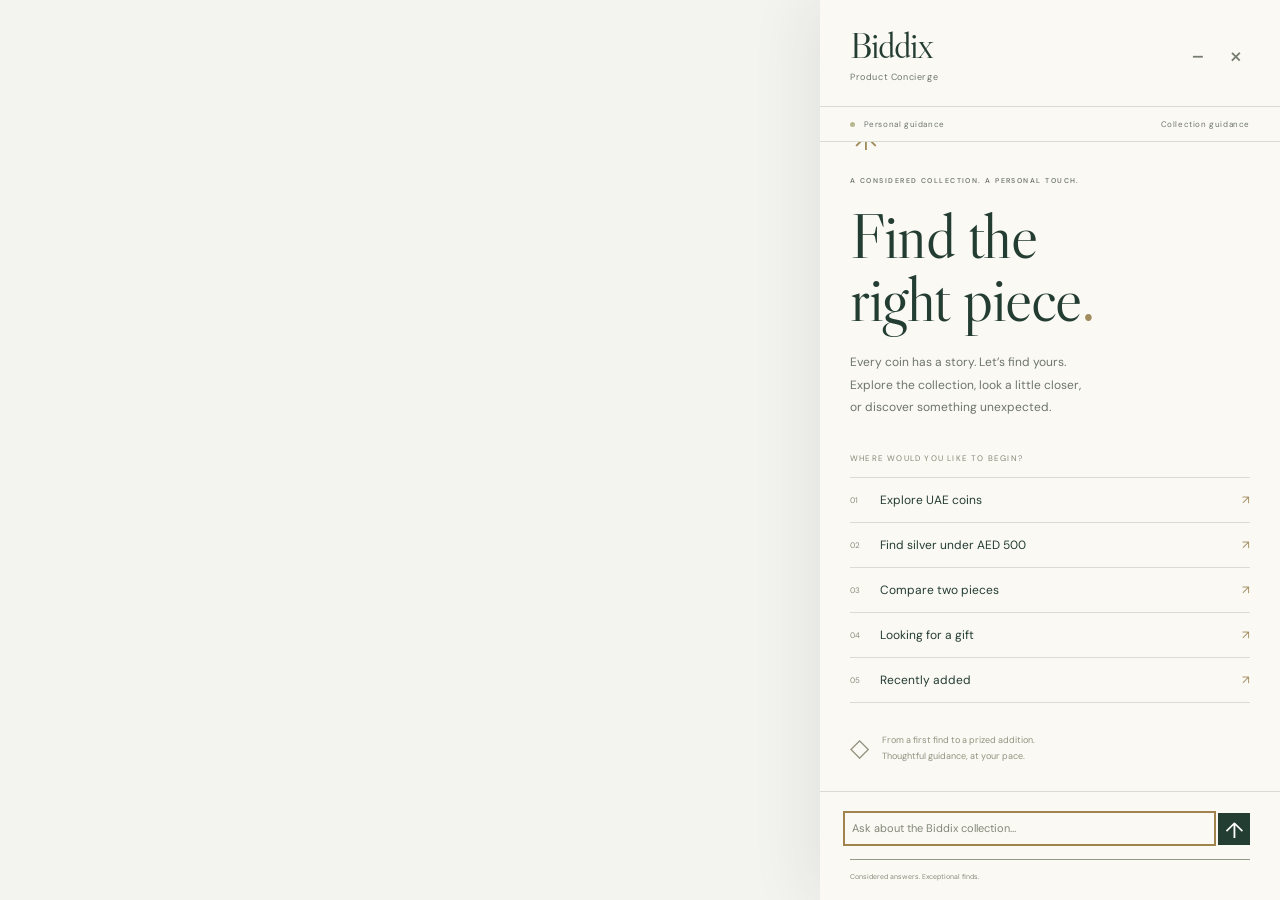
==== frontend/chat.html @ 30db2161 "Update frontend files" ====
<!DOCTYPE html>
<html lang="en">
<head>
  <meta charset="UTF-8">
  <meta name="viewport" content="width=device-width, initial-scale=1.0">
  <title>Biddix Product Concierge</title>
  <link rel="stylesheet" href="style.css">
</head>
<body class="biddix-preview">
  <!-- Only the concierge interface. No storefront content. -->
  <div id="biddix-app"></div>
  <script>
    // Demo works locally without a backend.
    // Later use mode: 'live' and your POST /api/v1/chat endpoint.
    // Set openOnLoad: false to start with only the bottom-right trigger.
    window.BIDDIX_CONFIG = {
      mode: 'live',
      openOnLoad: true,
      endpoint: 'http://127.0.0.1:8000/api/v1/chat',
      currentProduct: null
    };
  </script>
  <script>
(function () {
"use strict";
// catalogue.js
const products=[
{id:'UAE-001',name:'The Falcon',subtitle:'UAE Heritage Collection',year:2024,material:'Silver',weight:'31.1 g',purity:'999',price:465,stock:'Available',edition:'1,000 pieces',kind:'falcon'},
{id:'UAE-002',name:'The Palm',subtitle:'Emirates Gold Collection',year:2024,material:'Gold',weight:'7.78 g',purity:'999.9',price:2450,stock:'Low availability',edition:'500 pieces',kind:'palm'},
{id:'UAE-003',name:'Desert Oryx',subtitle:'UAE Wildlife Collection',year:2023,material:'Silver',weight:'28 g',purity:'999',price:395,stock:'Available',edition:'2,000 pieces',kind:'oryx'},
{id:'UAE-004',name:'A Golden Jubilee',subtitle:'Commemorative Collection',year:2021,material:'Silver',weight:'31.1 g',purity:'999',price:520,stock:'Available',edition:'2,021 pieces',kind:'jubilee'}];
const getProduct=id=>products.find(p=>p.id===id);
const money=value=>`AED ${Number(value).toLocaleString('en-AE')}`;


// components.js
const escapeHTML=s=>String(s??'').replace(/[&<>"']/g,c=>({'&':'&amp;','<':'&lt;','>':'&gt;','"':'&quot;',"'":'&#39;'}[c]));
const arrow='<span aria-hidden="true">↗</span>';
const Coin=(p,cls='')=>`<div class="bx-coin-photo ${p.kind||'falcon'} ${cls}"><img src="[data-uri]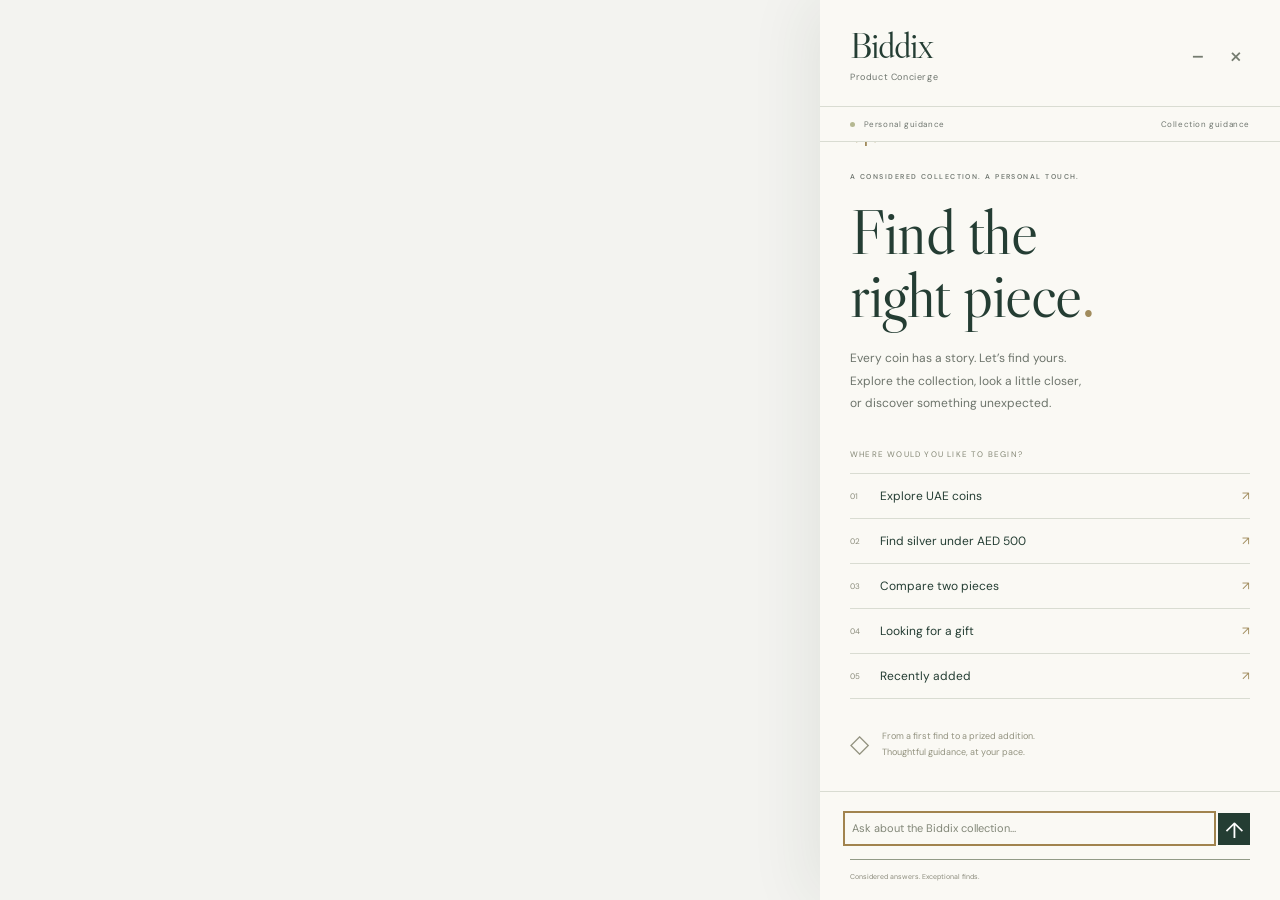
